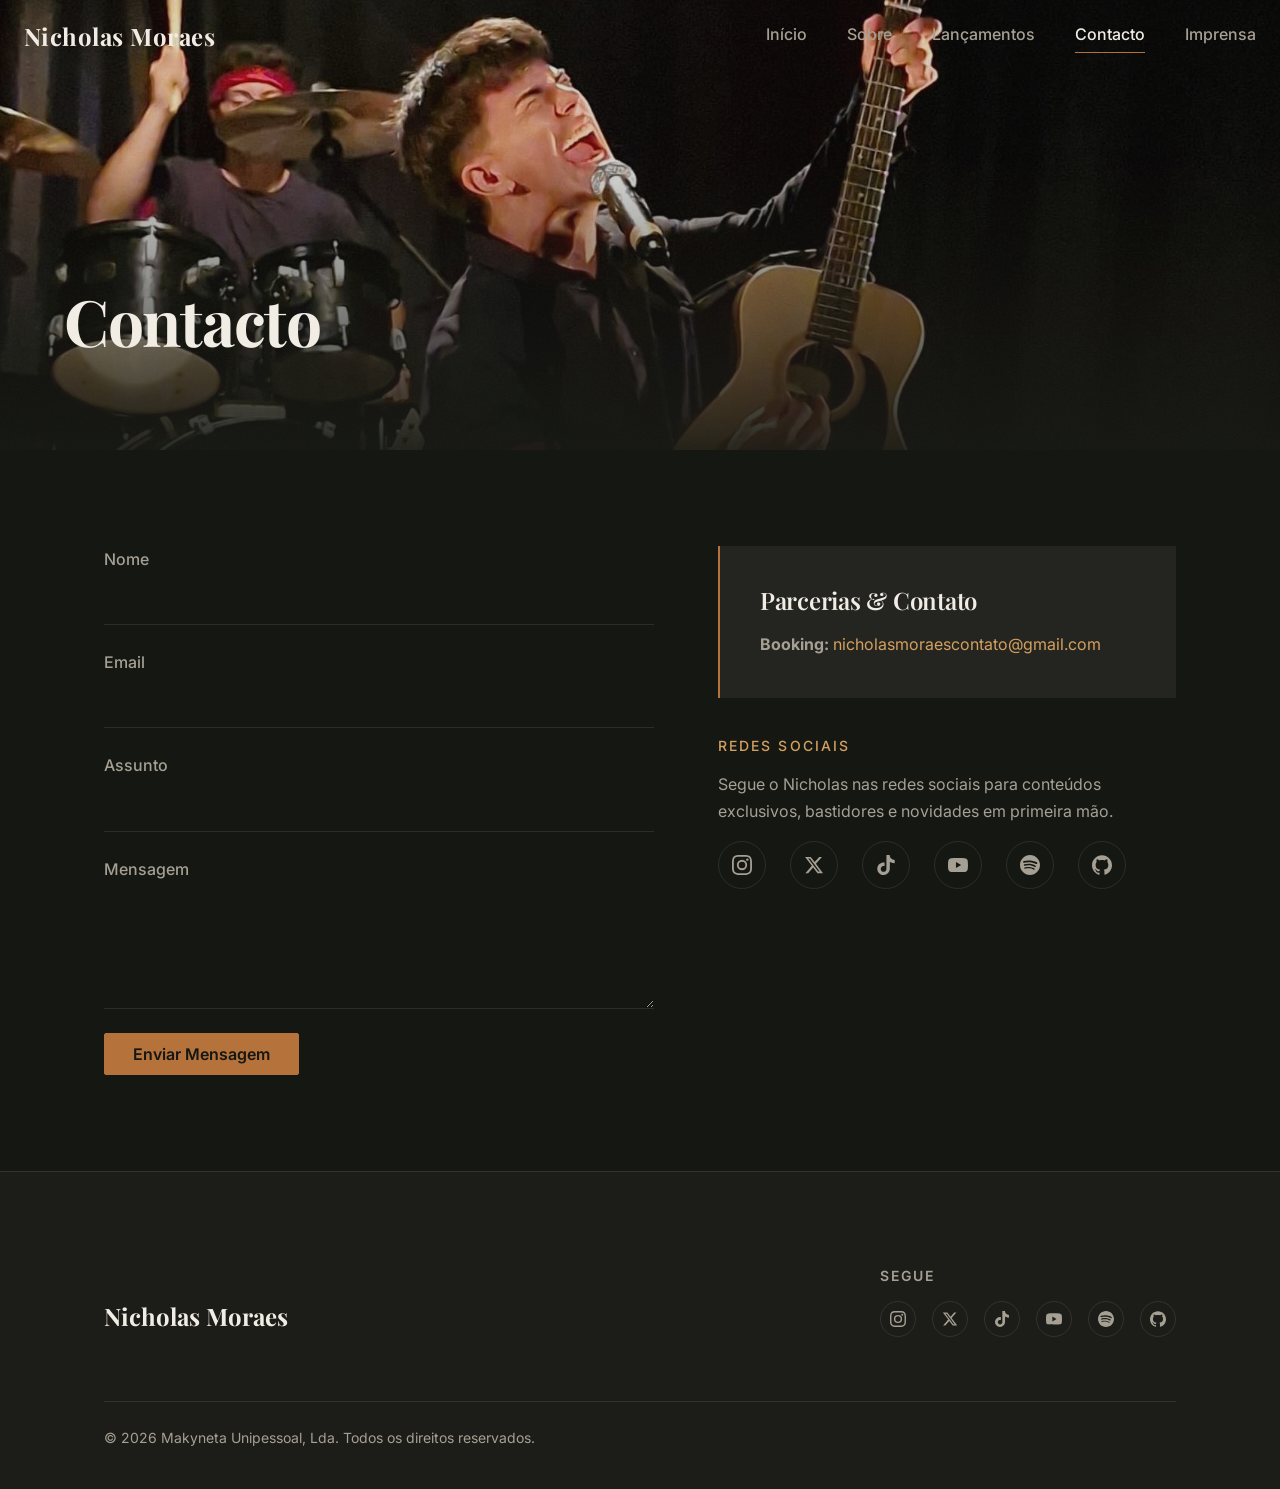
==== contacto.html @ 5d9b706d "Upload website." ====
<!DOCTYPE html>
<html lang="pt-PT">
<head>
  <meta charset="UTF-8">
  <meta name="viewport" content="width=device-width, initial-scale=1.0">
  <title>Contacto | Nicholas Moraes</title>
  <meta name="description" content="Nicholas Moraes — músico, compositor e influenciador digital. Descobre música, bastidores e conteúdo autêntico.">

  <!-- Fonts -->
  <link rel="preconnect" href="https://fonts.googleapis.com">
  <link rel="preconnect" href="https://fonts.gstatic.com" crossorigin>
  <link href="https://fonts.googleapis.com/css2?family=Inter:wght@300;400;500;600;700&family=Playfair+Display:ital,wght@0,400;0,600;0,700;1,400;1,600&display=swap" rel="stylesheet">

  <!-- Styles -->
  <link rel="stylesheet" href="assets/css/style.css">

  <!-- Icons -->
  <link rel="icon" type="image/x-icon" href="/favicon.ico">
  <link rel="apple-touch-icon" href="/favicon.ico">
  <meta property="og:title" content="Contacto | Nicholas Moraes">
  <meta property="og:description" content="Nicholas Moraes — músico, compositor e influenciador digital. Descobre música, bastidores e conteúdo autêntico.">
  <meta property="og:image" content="https://nicholasmoraes.com/assets/images/nic/b6043b89-a17a-4467-a01e-5a7d01a55ee8.jpeg">
  <meta property="og:url" content="https://nicholasmoraes.com/contacto">
  <meta name="twitter:card" content="summary_large_image">
  <meta name="twitter:image" content="https://nicholasmoraes.com/assets/images/nic/b6043b89-a17a-4467-a01e-5a7d01a55ee8.jpeg">
</head>
<body>

  <div id="site-header"></div>

  <!-- ========== PAGE HERO ========== -->
  <section class="hero hero--page" aria-label="Contacto">
    <!-- REPLACE WITH HERO IMAGE FOR CONTACT PAGE -->
    <img src="assets/images/ui/page-top-img.jpeg" alt="" class="hero__image" loading="eager">
    <div class="hero__overlay" aria-hidden="true"></div>
    <div class="hero__content">
      <h1 class="hero__title fade-in">Contacto</h1>
    </div>
  </section>

  <!-- ========== CONTACT SECTION ========== -->
  <section class="section section--dark" aria-labelledby="contact-title">
     <div class="container">
      <!--<div class="section__header fade-in">
        <span class="section-label">CONTATO</span>
        <h2 id="contact-title" class="section__title">Contacto</h2>
      </div> -->

      <div class="contact-grid">
        <!-- Contact form -->
        <div class="fade-in">
          <!--
            CONTACT FORM — Static HTML form for GitHub Pages.
            ---------------------------------------------------
            TO MAKE IT FUNCTIONAL:
            Replace the action attribute with a form backend URL.
            Recommended: use Formspree (formspree.io) — it's free
            for basic usage and works perfectly with static sites.

            Example Formspree action:
            <form action="https://formspree.io/f/YOUR-FORM-ID" method="POST">

            Alternatively, you can use a serverless function
            (Cloudflare Workers, Vercel, Netlify Functions, etc.)
            to handle form submissions.
          -->
          <form class="contact-form" action="https://formspree.io/f/xvgbagja" method="POST" onsubmit="alert('Obrigado! Será respondido brevemente.');">
            <div class="form-group">
              <label for="contact-name" class="form-group__label">Nome</label>
              <input id="contact-name" type="text" name="NicholasMoraes_Name" class="form-group__input" required>
            </div>

            <div class="form-group">
              <label for="contact-email" class="form-group__label">Email</label>
              <input id="contact-email" type="email" name="NicholasMoraes_Email" class="form-group__input" required>
            </div>

            <div class="form-group">
              <label for="contact-subject" class="form-group__label">Assunto</label>
              <input id="contact-subject" type="text" name="subject" class="form-group__input" required>
            </div>

            <div class="form-group">
              <label for="contact-message" class="form-group__label">Mensagem</label>
              <textarea id="contact-message" name="NicholasMoraes_Message" class="form-group__textarea" required></textarea>
            </div>

            <button type="submit" class="btn btn--primary" style="align-self: flex-start;">
              Enviar Mensagem
            </button>
          </form>

          <!--
            NOTE FOR THE DEVELOPER:
            When you connect a real form backend, remember to:
            - Add method="POST" to the <form> tag
            - Set the action to your backend URL
            - Optionally add a hidden redirect or success message
            - Remove the onsubmit fallback if you add a real action
          -->
        </div>

        <!-- Sidebar: Booking note + social links -->
        <div class="fade-in">
          <!-- Booking / Business inquiry -->
          <div class="booking-note">
            <h3 class="booking-note__title">Parcerias &amp; Contato</h3>
            <!-- <p class="booking-note__text">
              Se és de uma marca, editora, ou queres convidar o Nicholas para
              um evento, colaboração ou entrevista, envia-nos um email com
              todos os detalhes. Respondemos o mais rápido possível.
            </p> -->
            <p class="booking-note__text" style="margin-top: var(--space-sm);">
              <strong>Booking:</strong>
              <a href="mailto:nicholasmoraescontato@gmail.com">nicholasmoraescontato@gmail.com</a>
            </p>
          </div>

          <!-- Social links -->
          <div style="margin-top: var(--space-lg);">
            <h3 class="section-label" style="margin-bottom: var(--space-sm);">Redes Sociais</h3>
            <p style="color: var(--color-text-muted); font-size: var(--text-sm); margin-bottom: var(--space-sm);">
              Segue o Nicholas nas redes sociais para conteúdos exclusivos,
              bastidores e novidades em primeira mão.
            </p>
            <div class="contact-social">
              <a href="https://www.instagram.com/m0rwes/" class="contact-social__link" target="_blank" rel="noopener noreferrer" aria-label="Instagram">
                <svg viewBox="0 0 24 24" xmlns="http://www.w3.org/2000/svg" aria-hidden="true">
                  <path d="M12 2.163c3.204 0 3.584.012 4.85.07 3.252.148 4.771 1.691 4.919 4.919.058 1.265.069 1.645.069 4.849 0 3.205-.012 3.584-.069 4.849-.149 3.225-1.664 4.771-4.919 4.919-1.266.058-1.644.07-4.85.07-3.204 0-3.584-.012-4.849-.07-3.26-.149-4.771-1.699-4.919-4.92-.058-1.265-.07-1.644-.07-4.849 0-3.204.013-3.583.07-4.849.149-3.227 1.664-4.771 4.919-4.919 1.266-.057 1.645-.069 4.849-.069zM12 0C8.741 0 8.333.014 7.053.072 2.695.272.273 2.69.073 7.052.014 8.333 0 8.741 0 12c0 3.259.014 3.668.072 4.948.2 4.358 2.618 6.78 6.98 6.98C8.333 23.986 8.741 24 12 24c3.259 0 3.668-.014 4.948-.072 4.354-.2 6.782-2.618 6.979-6.98.059-1.28.073-1.689.073-4.948 0-3.259-.014-3.667-.072-4.947-.196-4.354-2.617-6.78-6.979-6.98C15.668.014 15.259 0 12 0zm0 5.838a6.162 6.162 0 100 12.324 6.162 6.162 0 000-12.324zM12 16a4 4 0 110-8 4 4 0 010 8zm6.406-11.845a1.44 1.44 0 100 2.881 1.44 1.44 0 000-2.881z"/>
                </svg>
              </a>
              <a href="https://x.com/m0rwes" class="contact-social__link" target="_blank" rel="noopener noreferrer" aria-label="X (Twitter)">
                <svg viewBox="0 0 24 24" xmlns="http://www.w3.org/2000/svg" aria-hidden="true">
                  <path d="M18.244 2.25h3.308l-7.227 8.26 8.502 11.24H16.17l-5.214-6.817L4.99 21.75H1.68l7.73-8.835L1.254 2.25H8.08l4.713 6.231zm-1.161 17.52h1.833L7.084 4.126H5.117z"/>
                </svg>
              </a>
              <a href="https://www.tiktok.com/@m0rwes" class="contact-social__link" target="_blank" rel="noopener noreferrer" aria-label="TikTok">
                <svg viewBox="0 0 24 24" xmlns="http://www.w3.org/2000/svg" aria-hidden="true">
                  <path d="M12.525.02c1.31-.02 2.61-.01 3.91-.02.08 1.53.63 3.09 1.75 4.17 1.12 1.11 2.7 1.62 4.24 1.79v4.03c-1.44-.05-2.89-.35-4.2-.97-.57-.26-1.1-.59-1.62-.93-.01 2.92.01 5.84-.02 8.75-.08 1.4-.54 2.79-1.35 3.94-1.31 1.92-3.58 3.17-5.91 3.21-1.43.08-2.86-.31-4.08-1.03-2.02-1.19-3.44-3.37-3.65-5.71-.02-.5-.03-1-.01-1.49.18-1.9 1.12-3.72 2.58-4.96 1.66-1.44 3.98-2.13 6.15-1.72.02 1.48-.04 2.96-.04 4.44-.99-.32-2.15-.23-3.02.37-.63.41-1.11 1.04-1.36 1.75-.21.51-.15 1.07-.14 1.61.24 1.64 1.82 3.02 3.5 2.87 1.12-.01 2.19-.66 2.77-1.61.19-.33.4-.67.41-1.06.1-1.79.06-3.57.07-5.36.01-4.03-.01-8.05.02-12.07z"/>
                </svg>
              </a>
              <a href="https://youtube.com/@niicholasmoraes" class="contact-social__link" target="_blank" rel="noopener noreferrer" aria-label="YouTube">
                <svg viewBox="0 0 24 24" xmlns="http://www.w3.org/2000/svg" aria-hidden="true">
                  <path d="M23.498 6.186a3.016 3.016 0 00-2.122-2.136C19.505 3.545 12 3.545 12 3.545s-7.505 0-9.377.505A3.017 3.017 0 00.502 6.186C0 8.07 0 12 0 12s0 3.93.502 5.814a3.016 3.016 0 002.122 2.136c1.871.505 9.376.505 9.376.505s7.505 0 9.377-.505a3.015 3.015 0 002.122-2.136C24 15.93 24 12 24 12s0-3.93-.502-5.814zM9.545 15.568V8.432L15.818 12l-6.273 3.568z"/>
                </svg>
              </a>
              <a href="https://open.spotify.com/artist/0h7zqakV6XeYYgv1rP8pnE" class="contact-social__link" target="_blank" rel="noopener noreferrer" aria-label="Spotify">
                <svg viewBox="0 0 24 24" xmlns="http://www.w3.org/2000/svg" aria-hidden="true">
                  <path d="M12 0C5.4 0 0 5.4 0 12s5.4 12 12 12 12-5.4 12-12S18.66 0 12 0zm5.521 17.34c-.24.359-.66.48-1.021.24-2.82-1.74-6.36-2.101-10.561-1.141-.418.122-.779-.179-.899-.539-.12-.421.18-.78.54-.9 4.56-1.021 8.52-.6 11.64 1.32.42.18.479.659.301 1.02zm1.44-3.3c-.301.42-.841.6-1.262.3-3.239-1.98-8.159-2.58-11.939-1.38-.479.12-1.02-.12-1.14-.6-.12-.48.12-1.021.6-1.141C9.6 9.9 15 10.561 18.72 12.84c.361.181.54.78.241 1.2zm.12-3.36C15.24 8.4 8.82 8.16 5.16 9.301c-.6.179-1.2-.181-1.38-.721-.18-.601.18-1.2.72-1.381 4.26-1.26 11.28-1.02 15.721 1.621.539.3.719 1.02.419 1.56-.299.421-1.02.599-1.559.3z"/>
                </svg>
              </a>
              <a href="https://github.com/niicholasmoraes" class="contact-social__link" target="_blank" rel="noopener noreferrer" aria-label="GitHub">
                <svg viewBox="0 0 24 24" xmlns="http://www.w3.org/2000/svg" aria-hidden="true">
                  <path d="M12 .297c-6.63 0-12 5.373-12 12 0 5.303 3.438 9.8 8.205 11.385.6.113.82-.258.82-.577 0-.285-.01-1.04-.015-2.04-3.338.724-4.042-1.61-4.042-1.61C4.422 18.07 3.633 17.7 3.633 17.7c-1.087-.744.084-.729.084-.729 1.205.084 1.838 1.236 1.838 1.236 1.07 1.835 2.809 1.305 3.495.998.108-.776.417-1.305.76-1.605-2.665-.3-5.466-1.332-5.466-5.93 0-1.31.465-2.38 1.235-3.22-.135-.303-.54-1.523.105-3.176 0 0 1.005-.322 3.3 1.23.96-.267 1.98-.399 3-.405 1.02.006 2.04.138 3 .405 2.28-1.552 3.285-1.23 3.285-1.23.645 1.653.24 2.873.12 3.176.765.84 1.23 1.91 1.23 3.22 0 4.61-2.805 5.625-5.475 5.92.42.36.81 1.096.81 2.22 0 1.606-.015 2.896-.015 3.286 0 .315.21.69.825.57C20.565 22.092 24 17.592 24 12.297c0-6.627-5.373-12-12-12"/>
                </svg>
              </a>
            </div>
          </div>

          <!-- Direct email (fallback) -->
          <!-- <div style="margin-top: var(--space-lg);">
            <p style="font-size: var(--text-sm); color: var(--color-text-muted);">
              Preferes um contacto mais direto?<br>
              <a href="mailto:ola@nicholasmoraes.com" style="font-weight: 500;">ola@nicholasmoraes.com</a>
            </p>
          </div> -->
        </div>
      </div>
    </div>
  </section>

  <div id="site-footer"></div>

  <script src="assets/js/include.js"></script>
  <script src="assets/js/main.js"></script>
</body>
</html>
---- assets/css/style.css ----
/* ====================================
   NICHOLAS MORAES — Style Sheet
   All custom properties, typography,
   layout, and component styles.
   ==================================== */

/* ------------------------------------
   1. CUSTOM PROPERTIES
   ------------------------------------ */
:root {
  /* Colour palette */
  --color-base:         #151712;
  --color-base-light:   #1c1d18;
  --color-base-lighter: #242520;
  --color-accent:       #b5723a;
  --color-accent-hover: #c9864e;
  --color-accent-light: #d4a05f;
  --color-text:         #f1ede4;
  --color-text-muted:   #a6a094;
  --color-green:        #2c3a2e;
  --color-green-light:  #3d4f40;
  --color-border:       rgba(241, 237, 228, 0.1);
  --color-border-strong:rgba(241, 237, 228, 0.2);

  /* Typography */
  --font-display: 'Playfair Display', Georgia, 'Times New Roman', serif;
  --font-body:    'Inter', -apple-system, BlinkMacSystemFont, 'Segoe UI', Roboto, sans-serif;

  /* Type scale (clamp for fluid) */
  --text-xs: clamp(0.75rem, 0.7rem + 0.25vw, 0.875rem);
  --text-sm: clamp(0.875rem, 0.8rem + 0.35vw, 1rem);
  --text-base: clamp(1rem, 0.9rem + 0.5vw, 1.125rem);
  --text-md: clamp(1.125rem, 1rem + 0.6vw, 1.25rem);
  --text-lg: clamp(1.25rem, 1.1rem + 0.8vw, 1.5rem);
  --text-xl: clamp(1.5rem, 1.2rem + 1.5vw, 2rem);
  --text-2xl: clamp(2rem, 1.5rem + 2.5vw, 3rem);
  --text-3xl: clamp(2.5rem, 1.8rem + 3.5vw, 4rem);
  --text-4xl: clamp(3rem, 2rem + 5vw, 5.5rem);

  /* Spacing scale (4px base) */
  --space-xs:  0.5rem;    /* 8px  */
  --space-sm:  1rem;      /* 16px */
  --space-md:  1.5rem;    /* 24px */
  --space-lg:  2.5rem;    /* 40px */
  --space-xl:  4rem;      /* 64px */
  --space-2xl: 6rem;      /* 96px */
  --space-3xl: 8rem;      /* 128px */

  /* Layout */
  --max-width: 1200px;
  --max-width-narrow: 800px;
  --header-height: 4rem;

  /* Transitions */
  --ease-out: cubic-bezier(0.22, 1, 0.36, 1);
  --ease-in-out: cubic-bezier(0.65, 0, 0.35, 1);
  --transition-fast: 200ms var(--ease-out);
  --transition-base: 350ms var(--ease-out);
  --transition-slow: 500ms var(--ease-out);

  /* Z-index scale */
  --z-header:  100;
  --z-banner:  200;
  --z-overlay: 300;
  --z-lightbox: 400;
}


/* ------------------------------------
   2. RESET & BASE
   ------------------------------------ */
*, *::before, *::after {
  box-sizing: border-box;
  margin: 0;
  padding: 0;
}

html {
  scroll-behavior: smooth;
  -webkit-font-smoothing: antialiased;
  -moz-osx-font-smoothing: grayscale;
  text-rendering: optimizeLegibility;
}

body {
  font-family: var(--font-body);
  font-size: var(--text-base);
  line-height: 1.7;
  color: var(--color-text);
  background-color: var(--color-base);
  min-height: 100vh;
  opacity: 0;
  animation: page-fade-in 0.6s var(--ease-out) forwards;
}

@keyframes page-fade-in {
  from { opacity: 0; transform: translateY(8px); }
  to   { opacity: 1; transform: translateY(0); }
}

@media (prefers-reduced-motion: reduce) {
  body {
    animation: none;
    opacity: 1;
  }
}

img {
  display: block;
  max-width: 100%;
  height: auto;
}

a {
  color: var(--color-accent-light);
  text-decoration: none;
  transition: color var(--transition-fast);
}

a:hover {
  color: var(--color-accent);
}

a:focus-visible {
  outline: 2px solid var(--color-accent);
  outline-offset: 2px;
}

ul {
  list-style: none;
}

button {
  font-family: inherit;
  cursor: pointer;
  border: none;
  background: none;
  color: inherit;
}

button:focus-visible {
  outline: 2px solid var(--color-accent);
  outline-offset: 2px;
}

::selection {
  background: var(--color-accent);
  color: var(--color-base);
}


/* ------------------------------------
   3. TYPOGRAPHY
   ------------------------------------ */
h1, h2, h3, h4, h5, h6 {
  font-family: var(--font-display);
  font-weight: 600;
  line-height: 1.2;
  letter-spacing: -0.01em;
}

h1 { font-size: var(--text-3xl); }
h2 { font-size: var(--text-2xl); }
h3 { font-size: var(--text-xl); }
h4 { font-size: var(--text-lg); }

p {
  margin-bottom: var(--space-md);
}

p:last-child {
  margin-bottom: 0;
}

/* Large display text for hero */
.display-large {
  font-family: var(--font-display);
  font-size: var(--text-4xl);
  font-weight: 700;
  line-height: 1.05;
  letter-spacing: -0.02em;
}

/* Section label — small uppercase above titles */
.section-label {
  font-family: var(--font-body);
  font-size: var(--text-xs);
  font-weight: 500;
  text-transform: uppercase;
  letter-spacing: 0.15em;
  color: var(--color-accent-light);
  margin-bottom: var(--space-sm);
}

/* Drop cap for editorial text */
.drop-cap::first-letter {
  font-family: var(--font-display);
  font-size: 3.5em;
  font-weight: 700;
  float: left;
  line-height: 0.85;
  margin-right: 0.5rem;
  margin-top: 0.1rem;
  color: var(--color-accent);
}

/* Pull quote */
.pull-quote {
  font-family: var(--font-display);
  font-size: var(--text-xl);
  font-style: italic;
  line-height: 1.4;
  color: var(--color-accent-light);
  padding: var(--space-lg) 0;
  border-top: 1px solid var(--color-border);
  border-bottom: 1px solid var(--color-border);
  margin: var(--space-xl) 0;
}


/* ------------------------------------
   4. LAYOUT UTILITIES
   ------------------------------------ */
.container {
  width: 100%;
  max-width: var(--max-width);
  margin: 0 auto;
  padding: 0 var(--space-md);
}

.container--narrow {
  max-width: var(--max-width-narrow);
}

.sr-only {
  position: absolute;
  width: 1px;
  height: 1px;
  padding: 0;
  margin: -1px;
  overflow: hidden;
  clip: rect(0, 0, 0, 0);
  border: 0;
}

/* Section block */
.section {
  padding: var(--space-2xl) 0;
  scroll-margin-top: var(--header-height);
}

.section--dark {
  background: var(--color-base);
}

.section--light {
  background: var(--color-base-light);
}

.section--green {
  background: var(--color-green);
}

.section__title {
  margin-bottom: var(--space-lg);
}

.section__header {
  margin-bottom: var(--space-xl);
}


/* ------------------------------------
   5. HEADER
   ------------------------------------ */
.site-header {
  position: fixed;
  top: 0;
  left: 0;
  right: 0;
  z-index: var(--z-header);
  height: var(--header-height);
  display: flex;
  align-items: center;
  justify-content: space-between;
  padding: 0 var(--space-md);
  background: transparent;
  transition: background var(--transition-base), backdrop-filter var(--transition-base);
}

.site-header.scrolled {
  background: rgba(21, 23, 18, 0.92);
  backdrop-filter: blur(12px);
  -webkit-backdrop-filter: blur(12px);
}

.site-header__logo {
  font-family: var(--font-display);
  font-size: var(--text-lg);
  font-weight: 700;
  color: var(--color-text);
  letter-spacing: 0.02em;
  text-decoration: none;
  z-index: 2;
}

.site-header__logo:hover {
  color: var(--color-text);
}

/* Navigation */
.nav-list {
  display: flex;
  align-items: center;
  gap: var(--space-lg);
}

.nav-link {
  font-family: var(--font-body);
  font-size: var(--text-sm);
  font-weight: 500;
  color: var(--color-text-muted);
  text-decoration: none;
  position: relative;
  padding-bottom: 2px;
  transition: color var(--transition-fast);
}

.nav-link::after {
  content: '';
  position: absolute;
  bottom: -2px;
  left: 0;
  width: 0;
  height: 1px;
  background: var(--color-accent);
  transition: width var(--transition-base);
}

.nav-link:hover,
.nav-link.active {
  color: var(--color-text);
}

.nav-link:hover::after,
.nav-link.active::after {
  width: 100%;
}

/* Mobile nav toggle */
.nav-toggle {
  display: none;
  flex-direction: column;
  justify-content: center;
  align-items: center;
  width: 2.5rem;
  height: 2.5rem;
  position: relative;
  z-index: 2;
  background: none;
  border: none;
  cursor: pointer;
  padding: 0.5rem;
}

.nav-toggle__line {
  display: block;
  width: 1.5rem;
  height: 1.5px;
  background: var(--color-text);
  transition: all var(--transition-base);
  position: absolute;
}

.nav-toggle__line:nth-child(1) {
  transform: translateY(-5px);
}

.nav-toggle__line:nth-child(2) {
  transform: translateY(5px);
}

.nav-toggle.active .nav-toggle__line:nth-child(1) {
  transform: rotate(45deg);
}

.nav-toggle.active .nav-toggle__line:nth-child(2) {
  transform: rotate(-45deg);
}

/* Mobile nav */
@media (max-width: 767px) {
  .nav-toggle {
    display: flex;
  }

  .nav-list {
    position: fixed;
    top: 0;
    left: 0;
    right: 0;
    bottom: 0;
    background: var(--color-base);
    flex-direction: column;
    justify-content: center;
    gap: var(--space-md);
    opacity: 0;
    pointer-events: none;
    transition: opacity var(--transition-base);
  }

  .nav-list.open {
    opacity: 1;
    pointer-events: all;
  }

  .nav-link {
    font-size: var(--text-xl);
  }
}


/* ------------------------------------
   6. TIKTOK LIVE BANNER
   ------------------------------------ */
.live-banner {
  position: fixed;
  top: 0;
  left: 0;
  right: 0;
  z-index: var(--z-banner);
  background: var(--color-green);
  padding: 0.75rem var(--space-md);
  transform: translateY(-100%);
  transition: transform var(--transition-base);
  display: flex;
  align-items: center;
  justify-content: center;
  gap: var(--space-sm);
}

.live-banner.visible {
  transform: translateY(var(--header-height));
}

.live-banner__dot {
  width: 8px;
  height: 8px;
  border-radius: 50%;
  background: #e74c3c;
  flex-shrink: 0;
  animation: live-pulse 1.5s ease-in-out infinite;
}

.live-banner__text {
  font-size: var(--text-sm);
  font-weight: 500;
}

.live-banner__handle {
  font-weight: 600;
  color: var(--color-text);
}

.live-banner__link {
  font-size: var(--text-sm);
  font-weight: 600;
  color: var(--color-accent-light);
  padding: 0.25rem 0.75rem;
  border: 1px solid var(--color-accent);
  border-radius: 2px;
  transition: all var(--transition-fast);
  white-space: nowrap;
}

.live-banner__link:hover {
  background: var(--color-accent);
  color: var(--color-base);
}

@keyframes live-pulse {
  0%, 100% { opacity: 1; transform: scale(1); }
  50% { opacity: 0.6; transform: scale(1.3); }
}


/* ------------------------------------
   7. HERO
   ------------------------------------ */
.hero {
  position: relative;
  width: 100%;
  height: 100vh;
  min-height: 600px;
  overflow: hidden;
  display: flex;
  align-items: flex-end;
}

.hero__image {
  position: absolute;
  inset: 0;
  width: 100%;
  height: 100%;
  object-fit: cover;
  object-position: center 30%;
}

.hero__overlay {
  position: absolute;
  inset: 0;
  z-index: 1;
  background: linear-gradient(
    to top,
    rgba(21, 23, 18, 0.92) 0%,
    rgba(21, 23, 18, 0.5) 35%,
    rgba(21, 23, 18, 0.15) 65%
  );
  pointer-events: none;
}

.hero::after {
  content: '';
  position: absolute;
  inset: 0;
  z-index: 2;
  opacity: 0.04;
  background-image: url("data:image/svg+xml,%3Csvg viewBox='0 0 256 256' xmlns='http://www.w3.org/2000/svg'%3E%3Cfilter id='n'%3E%3CfeTurbulence type='fractalNoise' baseFrequency='0.85' numOctaves='4' stitchTiles='stitch'/%3E%3C/filter%3E%3Crect width='100%25' height='100%25' filter='url(%23n)'/%3E%3C/svg%3E");
  background-repeat: repeat;
  background-size: 256px 256px;
  pointer-events: none;
}

.hero__content {
  position: relative;
  z-index: 3;
  padding: var(--space-2xl) var(--space-md);
  max-width: var(--max-width);
  width: 100%;
  margin: 0 auto;
}

.hero__title {
  font-family: var(--font-display);
  font-size: var(--text-4xl);
  font-weight: 700;
  line-height: 1.05;
  letter-spacing: -0.02em;
  max-width: 10ch;
}

.hero__tagline {
  font-size: var(--text-md);
  color: var(--color-text-muted);
  margin-top: var(--space-sm);
  max-width: 40ch;
}

.hero__cta {
  margin-top: var(--space-lg);
}

/* Small hero for inner pages */
.hero--page {
  height: 50vh;
  min-height: 350px;
  align-items: flex-end;
}

.hero--page .hero__title {
  font-size: var(--text-3xl);
}


/* ------------------------------------
   8. BUTTONS
   ------------------------------------ */
.btn {
  display: inline-flex;
  align-items: center;
  gap: 0.5rem;
  font-family: var(--font-body);
  font-size: var(--text-sm);
  font-weight: 600;
  padding: 0.75rem 1.75rem;
  border: 1px solid transparent;
  border-radius: 2px;
  transition: all var(--transition-fast);
  cursor: pointer;
  text-decoration: none;
  line-height: 1;
}

.btn--primary {
  background: var(--color-accent);
  color: var(--color-base);
  border-color: var(--color-accent);
}

.btn--primary:hover {
  background: var(--color-accent-hover);
  border-color: var(--color-accent-hover);
  color: var(--color-base);
}

.btn--outline {
  background: transparent;
  color: var(--color-text);
  border-color: var(--color-border-strong);
}

.btn--outline:hover {
  border-color: var(--color-accent);
  color: var(--color-accent-light);
}

.btn--small {
  font-size: var(--text-xs);
  padding: 0.5rem 1rem;
}


/* ------------------------------------
   9. FEATURED RELEASE (Homepage)
   ------------------------------------ */
.featured-release {
  display: grid;
  grid-template-columns: 1fr;
  gap: var(--space-xl);
  align-items: center;
}

.featured-release__art {
  position: relative;
  aspect-ratio: 1;
  overflow: hidden;
  max-width: 500px;
  margin: 0 auto;
}

.featured-release__art img {
  width: 100%;
  height: 100%;
  object-fit: cover;
}

.featured-release__info {
  display: flex;
  flex-direction: column;
  gap: var(--space-sm);
}

.featured-release__date {
  font-size: var(--text-sm);
  color: var(--color-text-muted);
}

.featured-release__title {
  font-size: var(--text-2xl);
  margin-bottom: 0;
}

.featured-release__description {
  color: var(--color-text-muted);
  max-width: 55ch;
}

.streaming-links {
  display: flex;
  gap: var(--space-sm);
  margin-top: var(--space-sm);
}

.streaming-link {
  display: flex;
  align-items: center;
  justify-content: center;
  width: 2.5rem;
  height: 2.5rem;
  border: 1px solid var(--color-border);
  border-radius: 50%;
  transition: all var(--transition-fast);
  color: var(--color-text-muted);
}

.streaming-link:hover {
  border-color: var(--color-accent);
  color: var(--color-accent-light);
  background: rgba(181, 114, 58, 0.1);
}

.streaming-link svg {
  width: 1.25rem;
  height: 1.25rem;
  fill: currentColor;
}


/* ------------------------------------
   10. ABOUT TEASER
   ------------------------------------ */
.about-teaser {
  display: grid;
  grid-template-columns: 1fr;
  gap: var(--space-xl);
  align-items: center;
}

.about-teaser__image {
  position: relative;
  aspect-ratio: 4 / 5;
  overflow: hidden;
  max-width: 500px;
  margin: 0 auto;
}

.about-teaser__image img {
  width: 100%;
  height: 100%;
  object-fit: cover;
}

.about-teaser__text p {
  color: var(--color-text-muted);
}

.about-teaser__link {
  margin-top: var(--space-md);
  display: inline-block;
}

/* Gallery teaser strip */
.gallery-teaser {
  display: grid;
  grid-template-columns: repeat(2, 1fr);
  gap: var(--space-xs);
}

.gallery-teaser__item {
  position: relative;
  aspect-ratio: 1;
  overflow: hidden;
  cursor: pointer;
}

.gallery-teaser__item img {
  width: 100%;
  height: 100%;
  object-fit: cover;
  transition: transform var(--transition-slow);
}

.gallery-teaser__item:hover img {
  transform: scale(1.05);
}

.gallery-teaser__item--wide {
  aspect-ratio: 2 / 1;
  grid-column: span 2;
}


/* ------------------------------------
   11. GALLERY GRID (Full Page)
   ------------------------------------ */
.gallery-grid {
  display: grid;
  grid-template-columns: repeat(2, 1fr);
  gap: var(--space-xs);
}

.gallery-grid__item {
  position: relative;
  aspect-ratio: 1;
  overflow: hidden;
  cursor: pointer;
}

.gallery-grid__item img {
  width: 100%;
  height: 100%;
  object-fit: cover;
  transition: transform var(--transition-slow);
}

.gallery-grid__item:hover img {
  transform: scale(1.05);
}

.gallery-grid__item--tall {
  aspect-ratio: 1 / 1.5;
  grid-row: span 2;
}

.gallery-grid__item--wide {
  aspect-ratio: 2 / 1;
  grid-column: span 2;
}


/* ------------------------------------
   12. LIGHTBOX
   ------------------------------------ */
.lightbox {
  position: fixed;
  inset: 0;
  z-index: var(--z-lightbox);
  background: rgba(0, 0, 0, 0.95);
  display: flex;
  align-items: center;
  justify-content: center;
  opacity: 0;
  pointer-events: none;
  transition: opacity var(--transition-base);
}

.lightbox.active {
  opacity: 1;
  pointer-events: all;
}

.lightbox__image {
  max-width: 90vw;
  max-height: 85vh;
  object-fit: contain;
  opacity: 0;
  transition: opacity var(--transition-base);
}

.lightbox__image.loaded {
  opacity: 1;
}

.lightbox__close,
.lightbox__prev,
.lightbox__next {
  position: absolute;
  background: transparent;
  border: none;
  color: var(--color-text);
  cursor: pointer;
  font-size: 1.5rem;
  padding: 0.75rem;
  transition: color var(--transition-fast);
  z-index: 1;
}

.lightbox__close:hover,
.lightbox__prev:hover,
.lightbox__next:hover {
  color: var(--color-accent-light);
}

.lightbox__close {
  top: var(--space-sm);
  right: var(--space-sm);
}

.lightbox__prev {
  left: var(--space-sm);
  top: 50%;
  transform: translateY(-50%);
}

.lightbox__next {
  right: var(--space-sm);
  top: 50%;
  transform: translateY(-50%);
}

.lightbox__counter {
  position: absolute;
  bottom: var(--space-md);
  left: 50%;
  transform: translateX(-50%);
  font-size: var(--text-sm);
  color: var(--color-text-muted);
  font-variant-numeric: tabular-nums;
}


/* ------------------------------------
   13. ABOUT PAGE
   ------------------------------------ */
.bio {
  display: grid;
  grid-template-columns: 1fr;
  gap: var(--space-xl);
}

.bio__image {
  position: relative;
  aspect-ratio: 3 / 4;
  overflow: hidden;
  max-width: 500px;
  margin: 0 auto;
}

.bio__image img {
  width: 100%;
  height: 100%;
  object-fit: cover;
}

.bio__text {
  font-size: var(--text-base);
}

/* Timeline / Highlights */
.timeline {
  position: relative;
  padding-left: var(--space-lg);
}

.timeline::before {
  content: '';
  position: absolute;
  left: 0;
  top: 0;
  bottom: 0;
  width: 1px;
  background: var(--color-border);
}

.timeline-item {
  position: relative;
  padding-bottom: var(--space-lg);
}

.timeline-item:last-child {
  padding-bottom: 0;
}

.timeline-item::before {
  content: '';
  position: absolute;
  left: calc(-1 * var(--space-lg) + 1px);
  top: 0.5rem;
  width: 8px;
  height: 8px;
  border-radius: 50%;
  background: var(--color-accent);
  transform: translateX(-50%);
}

.timeline-item__year {
  font-family: var(--font-display);
  font-size: var(--text-sm);
  font-weight: 600;
  color: var(--color-accent-light);
  margin-bottom: 0.25rem;
}

.timeline-item__title {
  font-weight: 600;
  margin-bottom: 0.25rem;
}

.timeline-item__description {
  font-size: var(--text-sm);
  color: var(--color-text-muted);
}

/* Press logos (placeholder) */
.press-logos {
  display: flex;
  flex-wrap: wrap;
  gap: var(--space-lg);
  align-items: center;
  justify-content: center;
  padding: var(--space-lg);
  border: 1px solid var(--color-border);
  border-radius: 2px;
}

.press-logo {
  height: 2rem;
  opacity: 0.4;
  transition: opacity var(--transition-fast);
  filter: brightness(0) invert(0.85);
}

.press-logo:hover {
  opacity: 0.7;
}


/* ------------------------------------
   14. RELEASES PAGE
   ------------------------------------ */
.release-feature {
  display: grid;
  grid-template-columns: 1fr;
  gap: var(--space-xl);
  align-items: start;
}

.release-feature__art {
  position: relative;
  aspect-ratio: 1;
  overflow: hidden;
  max-width: 450px;
  margin: 0 auto;
}

.release-feature__art img {
  width: 100%;
  height: 100%;
  object-fit: cover;
}

.release-feature__info {
  display: flex;
  flex-direction: column;
  gap: var(--space-md);
}

.release-feature__type {
  font-size: var(--text-xs);
  font-weight: 500;
  text-transform: uppercase;
  letter-spacing: 0.15em;
  color: var(--color-accent-light);
}

.release-feature__title {
  font-size: var(--text-2xl);
  margin-bottom: 0;
}

.release-feature__date {
  font-size: var(--text-sm);
  color: var(--color-text-muted);
}

.release-feature__description {
  color: var(--color-text-muted);
  max-width: 55ch;
  line-height: 1.8;
}

/* Coming Soon section */
.coming-soon {
  text-align: center;
  padding: var(--space-2xl) var(--space-md);
  border-top: 1px solid var(--color-border);
}

.coming-soon__icon {
  font-size: var(--text-2xl);
  margin-bottom: var(--space-sm);
  opacity: 0.5;
}

.coming-soon__title {
  margin-bottom: var(--space-sm);
}

.coming-soon__text {
  color: var(--color-text-muted);
  max-width: 40ch;
  margin: 0 auto var(--space-lg);
}

.notify-form {
  display: flex;
  gap: var(--space-xs);
  max-width: 400px;
  margin: 0 auto;
}

.notify-form__input {
  flex: 1;
  padding: 0.75rem 1rem;
  background: var(--color-base-lighter);
  border: 1px solid var(--color-border);
  border-radius: 2px;
  font-family: var(--font-body);
  font-size: var(--text-sm);
  color: var(--color-text);
  transition: border-color var(--transition-fast);
}

.notify-form__input:focus {
  outline: none;
  border-color: var(--color-accent);
}

.notify-form__input::placeholder {
  color: var(--color-text-muted);
}


/* ------------------------------------
   15. CONTACT PAGE
   ------------------------------------ */
.contact-grid {
  display: grid;
  grid-template-columns: 1fr;
  gap: var(--space-xl);
}

.contact-form {
  display: flex;
  flex-direction: column;
  gap: var(--space-md);
}

.form-group {
  display: flex;
  flex-direction: column;
  gap: 0.375rem;
}

.form-group__label {
  font-size: var(--text-sm);
  font-weight: 500;
  color: var(--color-text-muted);
}

.form-group__input,
.form-group__textarea {
  padding: 0.75rem 0;
  background: transparent;
  border: none;
  border-bottom: 1px solid var(--color-border);
  font-family: var(--font-body);
  font-size: var(--text-base);
  color: var(--color-text);
  transition: border-color var(--transition-fast);
  resize: vertical;
}

.form-group__input:focus,
.form-group__textarea:focus {
  outline: none;
  border-bottom-color: var(--color-accent);
}

.form-group__textarea {
  min-height: 120px;
}

/* Booking / Business inquiry */
.booking-note {
  padding: var(--space-lg);
  background: var(--color-base-lighter);
  border-left: 2px solid var(--color-accent);
}

.booking-note__title {
  font-family: var(--font-display);
  font-size: var(--text-lg);
  margin-bottom: var(--space-sm);
}

.booking-note__text {
  color: var(--color-text-muted);
  font-size: var(--text-sm);
}

/* Contact social links */
.contact-social {
  display: flex;
  gap: var(--space-md);
  margin-top: var(--space-sm);
}

.contact-social__link {
  display: flex;
  align-items: center;
  justify-content: center;
  width: 3rem;
  height: 3rem;
  border: 1px solid var(--color-border);
  border-radius: 50%;
  transition: all var(--transition-fast);
  color: var(--color-text-muted);
}

.contact-social__link:hover {
  border-color: var(--color-accent);
  color: var(--color-accent-light);
  background: rgba(181, 114, 58, 0.1);
}

.contact-social__link svg {
  width: 1.25rem;
  height: 1.25rem;
  fill: currentColor;
}


/* ------------------------------------
   16. FOOTER
   ------------------------------------ */
.site-footer {
  background: var(--color-base-light);
  border-top: 1px solid var(--color-border);
  padding: var(--space-2xl) 0 var(--space-lg);
}

.footer-grid {
  display: flex;
  flex-direction: column;
  gap: var(--space-lg);
  align-items: flex-start;
}

.footer__logo {
  font-family: var(--font-display);
  font-size: var(--text-lg);
  font-weight: 700;
}

.footer__heading {
  font-family: var(--font-body);
  font-size: var(--text-xs);
  font-weight: 600;
  text-transform: uppercase;
  letter-spacing: 0.15em;
  color: var(--color-text-muted);
  margin-bottom: var(--space-sm);
}

.footer__social {
  display: flex;
  flex-wrap: wrap;
  gap: var(--space-sm);
}

.footer__social-link {
  display: flex;
  align-items: center;
  justify-content: center;
  width: 2.25rem;
  height: 2.25rem;
  border: 1px solid var(--color-border);
  border-radius: 50%;
  transition: all var(--transition-fast);
  color: var(--color-text-muted);
}

.footer__social-link:hover {
  border-color: var(--color-accent);
  color: var(--color-accent-light);
}

.footer__social-link svg {
  width: 1rem;
  height: 1rem;
  fill: currentColor;
}

.footer__bottom {
  margin-top: var(--space-xl);
  padding-top: var(--space-md);
  border-top: 1px solid var(--color-border);
}

.footer__copyright {
  font-size: var(--text-xs);
  color: var(--color-text-muted);
}

.footer__copyright a {
  color: var(--color-text-muted);
}

.footer__copyright a:hover {
  color: var(--color-accent-light);
}


/* ------------------------------------
   17. SCROLL ANIMATIONS
   ------------------------------------ */
.fade-in {
  opacity: 0;
  transform: translateY(20px);
  transition: opacity 0.6s var(--ease-out), transform 0.6s var(--ease-out);
}

.fade-in.visible {
  opacity: 1;
  transform: translateY(0);
}

.fade-in--left {
  opacity: 0;
  transform: translateX(-20px);
  transition: opacity 0.6s var(--ease-out), transform 0.6s var(--ease-out);
}

.fade-in--left.visible {
  opacity: 1;
  transform: translateX(0);
}

.fade-in--right {
  opacity: 0;
  transform: translateX(20px);
  transition: opacity 0.6s var(--ease-out), transform 0.6s var(--ease-out);
}

.fade-in--right.visible {
  opacity: 1;
  transform: translateX(0);
}

.delay-1 { transition-delay: 100ms; }
.delay-2 { transition-delay: 200ms; }
.delay-3 { transition-delay: 300ms; }
.delay-4 { transition-delay: 400ms; }


/* ------------------------------------
   18. RESPONSIVE — TABLET & UP
   ------------------------------------ */
@media (min-width: 768px) {
  :root {
    --header-height: 4.5rem;
  }

  .featured-release {
    grid-template-columns: 1fr 1fr;
  }

  .featured-release__art {
    margin: 0;
  }

  .about-teaser {
    grid-template-columns: 1fr 1.2fr;
  }

  .about-teaser__image {
    margin: 0;
  }

  .gallery-teaser {
    grid-template-columns: repeat(3, 1fr);
  }

  .gallery-grid {
    grid-template-columns: repeat(3, 1fr);
  }

  .bio {
    grid-template-columns: 1fr 1.5fr;
  }

  .bio__image {
    margin: 0;
    position: sticky;
    top: calc(var(--header-height) + var(--space-lg));
  }

  .release-feature {
    grid-template-columns: 1fr 1fr;
  }

  .release-feature__art {
    margin: 0;
  }

  .contact-grid {
    grid-template-columns: 1.2fr 1fr;
  }

  .footer-grid {
    flex-direction: row;
    justify-content: space-between;
    align-items: flex-end;
  }
}


/* ------------------------------------
   19. RESPONSIVE — DESKTOP
   ------------------------------------ */
@media (min-width: 1024px) {
  .gallery-teaser {
    grid-template-columns: repeat(4, 1fr);
  }

  .gallery-teaser__item--wide {
    grid-column: span 2;
  }

  .gallery-grid {
    grid-template-columns: repeat(4, 1fr);
  }

  .container {
    padding: 0 var(--space-xl);
  }
}


/* ------------------------------------
   20. RESPONSIVE — WIDE
   ------------------------------------ */
@media (min-width: 1280px) {
  .gallery-grid {
    grid-template-columns: repeat(4, 1fr);
  }
}


/* ------------------------------------
   21. PRINT STYLES
   ------------------------------------ */
@media print {
  .site-header,
  .site-footer,
  .live-banner,
  .lightbox { display: none; }

  body {
    color: #000;
    background: #fff;
  }

  a { color: #000; text-decoration: underline; }
}
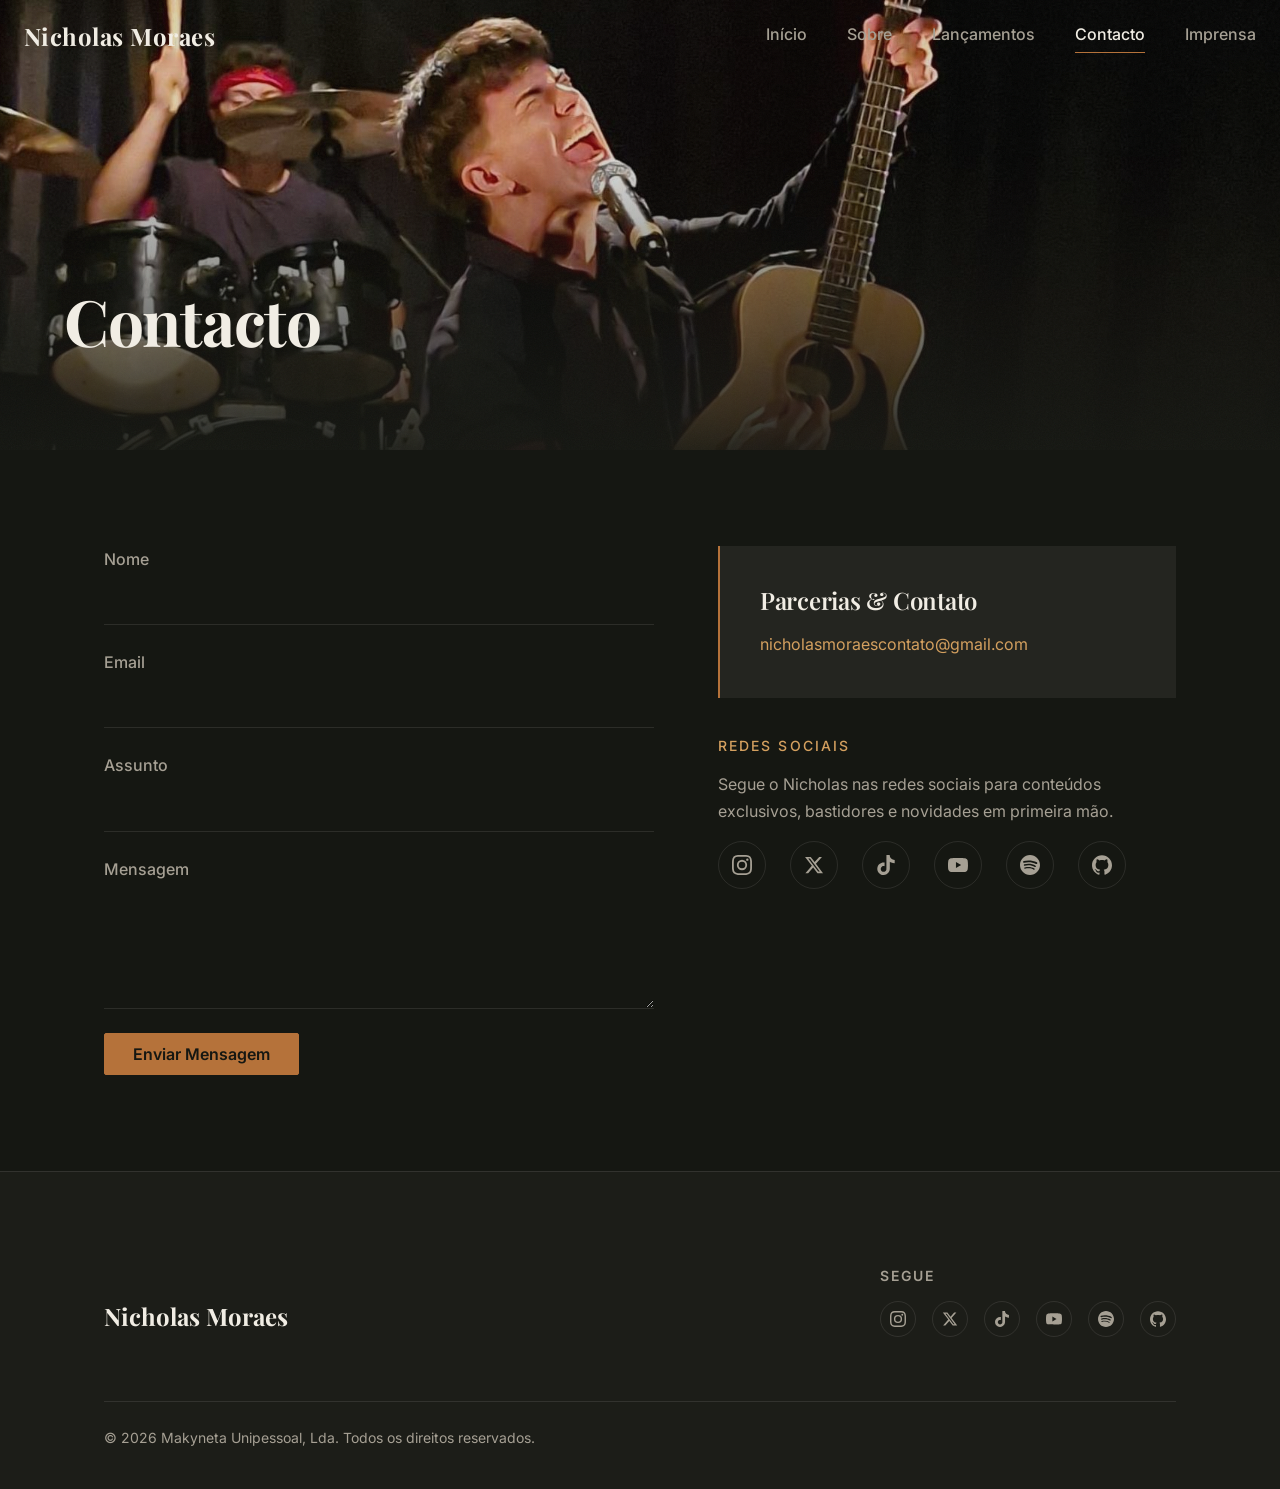
==== commit 47e259c7: "Update 'contacto' page." ====
--- a/contacto.html
+++ b/contacto.html
@@ -15,14 +15,14 @@
   <link rel="stylesheet" href="assets/css/style.css">
 
   <!-- Icons -->
-  <link rel="icon" type="image/x-icon" href="/favicon.ico">
-  <link rel="apple-touch-icon" href="/favicon.ico">
+  <link rel="icon" type="image/x-icon" href="favicon.ico">
+  <link rel="apple-touch-icon" href="favicon.ico">
   <meta property="og:title" content="Contacto | Nicholas Moraes">
   <meta property="og:description" content="Nicholas Moraes — músico, compositor e influenciador digital. Descobre música, bastidores e conteúdo autêntico.">
-  <meta property="og:image" content="https://nicholasmoraes.com/assets/images/nic/b6043b89-a17a-4467-a01e-5a7d01a55ee8.jpeg">
-  <meta property="og:url" content="https://nicholasmoraes.com/contacto">
+  <meta property="og:image" content="https://makyneta.github.io/m0rwes/assets/images/nic/b6043b89-a17a-4467-a01e-5a7d01a55ee8.jpeg">
+  <meta property="og:url" content="https://makyneta.github.io/m0rwes/contacto">
   <meta name="twitter:card" content="summary_large_image">
-  <meta name="twitter:image" content="https://nicholasmoraes.com/assets/images/nic/b6043b89-a17a-4467-a01e-5a7d01a55ee8.jpeg">
+  <meta name="twitter:image" content="https://makyneta.github.io/m0rwes/assets/images/nic/b6043b89-a17a-4467-a01e-5a7d01a55ee8.jpeg">
 </head>
 <body>
 
@@ -111,7 +111,7 @@
               todos os detalhes. Respondemos o mais rápido possível.
             </p> -->
             <p class="booking-note__text" style="margin-top: var(--space-sm);">
-              <strong>Booking:</strong>
+              <!-- <strong>Booking:</strong> -->
               <a href="mailto:nicholasmoraescontato@gmail.com">nicholasmoraescontato@gmail.com</a>
             </p>
           </div>
